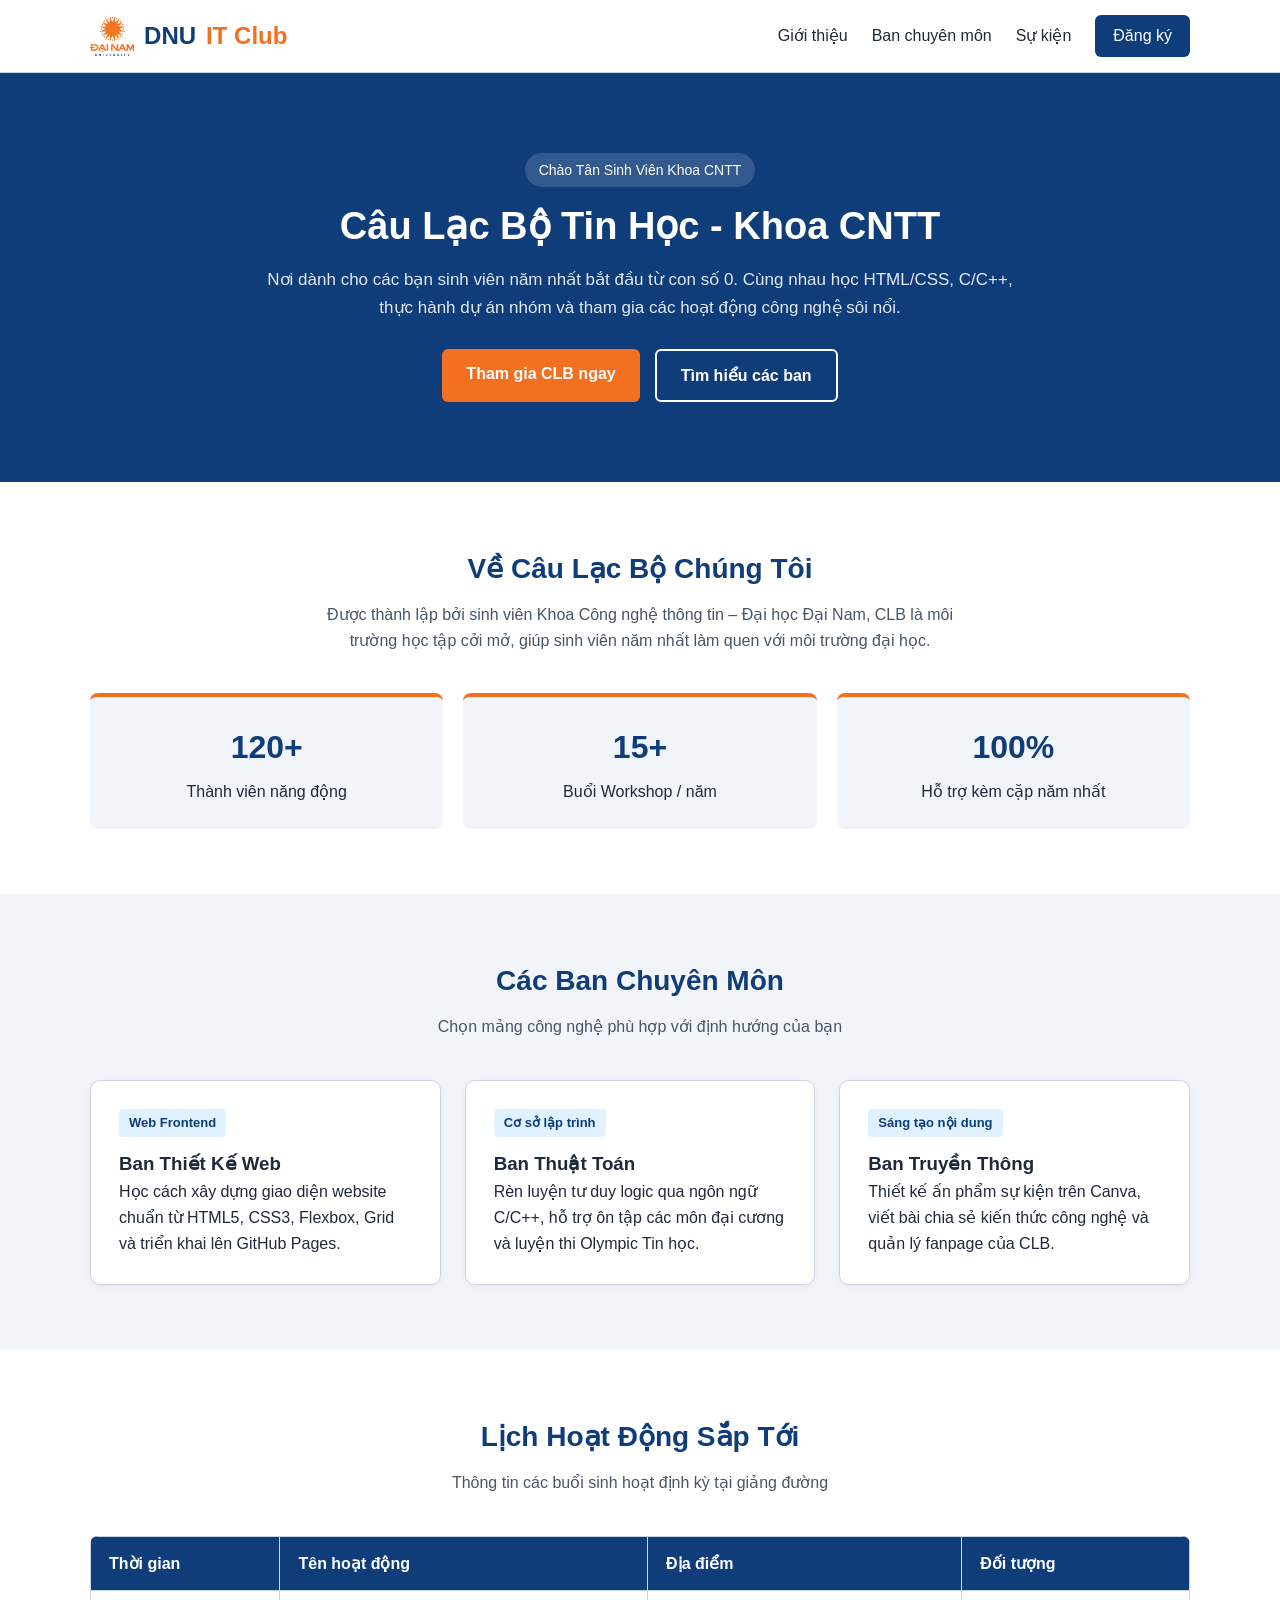
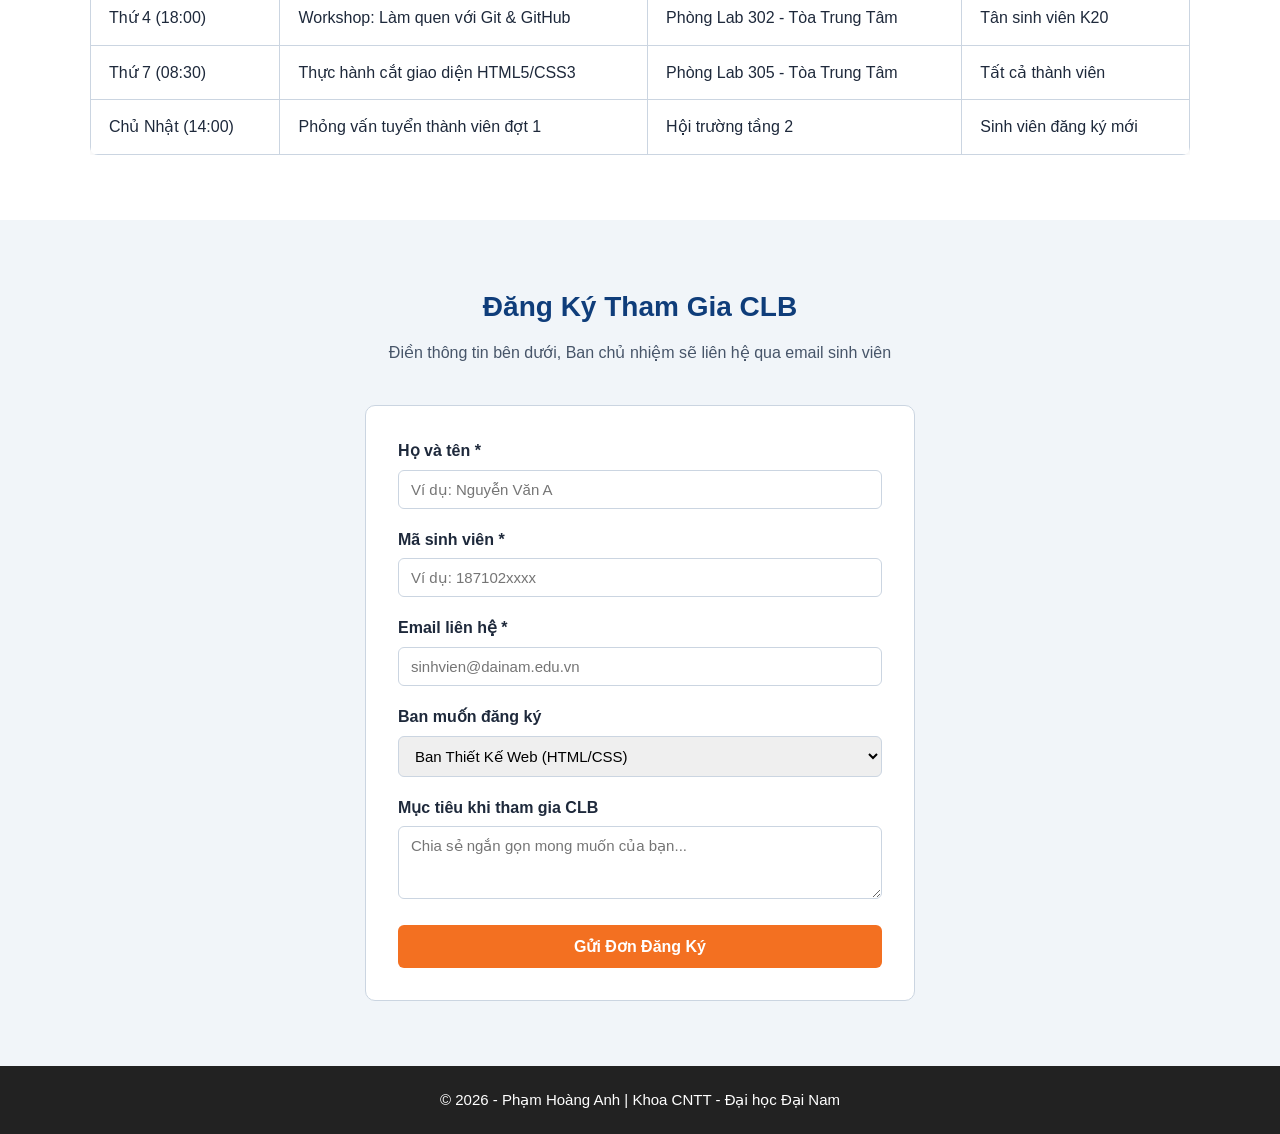
==== index.html @ 20ddfdd1 "Lần 1" ====
<!doctype html>
<html lang="vi">
  <head>
    <meta charset="UTF-8" />
    <meta name="viewport" content="width=device-width, initial-scale=1.0" />
    <title>Câu Lạc Bộ IT - Đại học Đại Nam</title>
    <link rel="stylesheet" href="css/style.css" />
  </head>
  <body>
    <!-- 1. Header và thanh điều hướng -->
    <header class="header">
      <div class="container header-content">
        <a href="#" class="logo">
          <img
            src="assets/logo-DNU.png.png"
            alt="Logo Đại học Đại Nam"
            class="logo-img"
          />
          DNU <span>IT Club</span>
        </a>
        <nav class="navbar">
          <a href="#gioi-thieu">Giới thiệu</a>
          <a href="#ban-chuyen-mon">Ban chuyên môn</a>
          <a href="#su-kien">Sự kiện</a>
          <a href="#dang-ky" class="btn-nav">Đăng ký</a>
        </nav>
      </div>
    </header>

    <!-- 2. Phần đầu trang -->
    <section class="banner">
      <div class="container banner-content">
        <span class="badge">Chào Tân Sinh Viên Khoa CNTT</span>
        <h1>Câu Lạc Bộ Tin Học - Khoa CNTT</h1>
        <p>
          Nơi dành cho các bạn sinh viên năm nhất bắt đầu từ con số 0. Cùng nhau
          học HTML/CSS, C/C++, thực hành dự án nhóm và tham gia các hoạt động
          công nghệ sôi nổi.
        </p>
        <div class="banner-buttons">
          <a href="#dang-ky" class="btn btn-primary">Tham gia CLB ngay</a>
          <a href="#ban-chuyen-mon" class="btn btn-outline">Tìm hiểu các ban</a>
        </div>
      </div>
    </section>

    <!-- 3. Phần giới thiệu -->
    <section id="gioi-thieu" class="section">
      <div class="container">
        <h2 class="section-title">Về Câu Lạc Bộ Chúng Tôi</h2>
        <p class="section-desc">
          Được thành lập bởi sinh viên Khoa Công nghệ thông tin – Đại học Đại
          Nam, CLB là môi trường học tập cởi mở, giúp sinh viên năm nhất làm
          quen với môi trường đại học.
        </p>

        <div class="thong-ke">
          <div class="thong-ke-card">
            <h3>120+</h3>
            <p>Thành viên năng động</p>
          </div>
          <div class="thong-ke-card">
            <h3>15+</h3>
            <p>Buổi Workshop / năm</p>
          </div>
          <div class="thong-ke-card">
            <h3>100%</h3>
            <p>Hỗ trợ kèm cặp năm nhất</p>
          </div>
        </div>
      </div>
    </section>

    <!-- 4. Các ban chuyên môn -->
    <section id="ban-chuyen-mon" class="section bg-light">
      <div class="container">
        <h2 class="section-title">Các Ban Chuyên Môn</h2>
        <p class="section-desc">
          Chọn mảng công nghệ phù hợp với định hướng của bạn
        </p>

        <div class="cac-ban">
          <article class="cac-ban-card">
            <div class="the-tag">Web Frontend</div>
            <h3>Ban Thiết Kế Web</h3>
            <p>
              Học cách xây dựng giao diện website chuẩn từ HTML5, CSS3, Flexbox,
              Grid và triển khai lên GitHub Pages.
            </p>
          </article>

          <article class="cac-ban-card">
            <div class="the-tag">Cơ sở lập trình</div>
            <h3>Ban Thuật Toán</h3>
            <p>
              Rèn luyện tư duy logic qua ngôn ngữ C/C++, hỗ trợ ôn tập các môn
              đại cương và luyện thi Olympic Tin học.
            </p>
          </article>

          <article class="cac-ban-card">
            <div class="the-tag">Sáng tạo nội dung</div>
            <h3>Ban Truyền Thông</h3>
            <p>
              Thiết kế ấn phẩm sự kiện trên Canva, viết bài chia sẻ kiến thức
              công nghệ và quản lý fanpage của CLB.
            </p>
          </article>
        </div>
      </div>
    </section>

    <!-- 5. Lịch hoạt động -->
    <section id="su-kien" class="section">
      <div class="container">
        <h2 class="section-title">Lịch Hoạt Động Sắp Tới</h2>
        <p class="section-desc">
          Thông tin các buổi sinh hoạt định kỳ tại giảng đường
        </p>

        <div class="table-wrapper">
          <table class="event-table">
            <thead>
              <tr>
                <th>Thời gian</th>
                <th>Tên hoạt động</th>
                <th>Địa điểm</th>
                <th>Đối tượng</th>
              </tr>
            </thead>
            <tbody>
              <tr>
                <td>Thứ 4 (18:00)</td>
                <td>Workshop: Làm quen với Git & GitHub</td>
                <td>Phòng Lab 302 - Tòa Trung Tâm</td>
                <td>Tân sinh viên K20</td>
              </tr>
              <tr>
                <td>Thứ 7 (08:30)</td>
                <td>Thực hành cắt giao diện HTML5/CSS3</td>
                <td>Phòng Lab 305 - Tòa Trung Tâm</td>
                <td>Tất cả thành viên</td>
              </tr>
              <tr>
                <td>Chủ Nhật (14:00)</td>
                <td>Phỏng vấn tuyển thành viên đợt 1</td>
                <td>Hội trường tầng 2</td>
                <td>Sinh viên đăng ký mới</td>
              </tr>
            </tbody>
          </table>
        </div>
      </div>
    </section>

    <!-- 6. Form đăng ký -->
    <section id="dang-ky" class="section bg-light">
      <div class="container">
        <h2 class="section-title">Đăng Ký Tham Gia CLB</h2>
        <p class="section-desc">
          Điền thông tin bên dưới, Ban chủ nhiệm sẽ liên hệ qua email sinh viên
        </p>

        <form class="register-form" action="#" method="get">
          <div class="form-group">
            <label for="fullname">Họ và tên *</label>
            <input
              type="text"
              id="fullname"
              name="fullname"
              placeholder="Ví dụ: Nguyễn Văn A"
              required
            />
          </div>

          <div class="form-group">
            <label for="student-id">Mã sinh viên *</label>
            <input
              type="text"
              id="student-id"
              name="student-id"
              placeholder="Ví dụ: 187102xxxx"
              required
            />
          </div>

          <div class="form-group">
            <label for="email">Email liên hệ *</label>
            <input
              type="email"
              id="email"
              name="email"
              placeholder="sinhvien@dainam.edu.vn"
              required
            />
          </div>

          <div class="form-group">
            <label for="department">Ban muốn đăng ký</label>
            <select id="department" name="department">
              <option value="web">Ban Thiết Kế Web (HTML/CSS)</option>
              <option value="algo">Ban Thuật Toán (C/C++)</option>
              <option value="media">Ban Truyền Thông & Thiết kế</option>
            </select>
          </div>

          <div class="form-group">
            <label for="reason">Mục tiêu khi tham gia CLB</label>
            <textarea
              id="reason"
              name="reason"
              rows="3"
              placeholder="Chia sẻ ngắn gọn mong muốn của bạn..."
            ></textarea>
          </div>

          <button type="submit" class="nut-gui">Gửi Đơn Đăng Ký</button>
        </form>
      </div>
    </section>

    <!-- 7. Chân trang -->
    <footer class="footer">
      <div class="container">
        <p>© 2026 - Phạm Hoàng Anh | Khoa CNTT - Đại học Đại Nam</p>
      </div>
    </footer>
  </body>
</html>
---- css/style.css ----
/*1. Màu giao diện */
:root {
  --primary-color: #0f3d7a;
  --accent-color: #f37021;
  --text-dark: #1e293b;
  --text-gray: #475569;
  --bg-white: #ffffff;
  --bg-light: #f1f5f9;
  --border-color: #cbd5e1;
}

* {
  margin: 0;
  padding: 0;
  box-sizing: border-box;
}

html {
  scroll-behavior: smooth;
}

body {
  font-family: "Segoe UI", Tahoma, Geneva, Verdana, sans-serif;
  line-height: 1.6;
  color: var(--text-dark);
  background-color: var(--bg-white);
}

.container {
  width: 90%;
  max-width: 1100px;
  margin: 0 auto;
}

/*2. Header và thanh điều hướng */
.header {
  background-color: var(--bg-white);
  border-bottom: 1px solid var(--border-color);
  position: sticky;
  top: 0;
  z-index: 100;
}

.header-content {
  display: flex;
  align-items: center;
  justify-content: space-between;
  align-items: center;
  padding: 15px 0;
}

.logo {
  display: flex;
  align-items: center;
  gap: 10px; /* Khoảng cách giữa logo và chữ */
  font-size: 24px;
  font-weight: bold;
  color: #0f3d7a;
  text-decoration: none;
}

.logo-img {
  height: 40px;
  width: auto;
}

.logo span {
  color: #f37021;
}

.navbar {
  display: flex;
  align-items: center;
  gap: 24px;
}

.navbar a {
  text-decoration: none;
  color: var(--text-dark);
  font-weight: 500;
  transition: color 0.3s ease;
}

.navbar a:hover {
  color: var(--accent-color);
}

.navbar .btn-nav {
  background-color: var(--primary-color);
  color: #fff;
  padding: 8px 18px;
  border-radius: 6px;
  transition: background-color 0.3s ease;
}

.navbar .btn-nav:hover {
  background-color: var(--accent-color);
  color: #fff;
}

/*3. Banner */
.banner {
  background: #0f3d7a;
  color: #ffffff;
  padding: 80px 0;
  text-align: center;
}

.banner-content {
  max-width: 750px;
}

.badge {
  display: inline-block;
  background-color: rgba(255, 255, 255, 0.15);
  padding: 6px 14px;
  border-radius: 20px;
  font-size: 14px;
  margin-bottom: 16px;
}

.banner h1 {
  font-size: 38px;
  margin-bottom: 16px;
  line-height: 1.25;
}

.banner p {
  font-size: 17px;
  color: #e2e8f0;
  margin-bottom: 28px;
}

.banner-buttons {
  display: flex;
  justify-content: center;
  gap: 15px;
  flex-wrap: wrap;
}

/* Nút bấm dùng chung */
.btn {
  display: inline-block;
  padding: 12px 24px;
  border-radius: 6px;
  font-weight: 600;
  text-decoration: none;
  cursor: pointer;
  border: none;
  font-size: 16px;
  transition:
    transform 0.2s ease,
    background-color 0.3s ease;
}

.btn:hover {
  transform: translateY(-2px);
}

.btn-primary {
  background-color: var(--accent-color);
  color: #ffffff;
}

.btn-primary:hover {
  background-color: #d95d14;
}

.btn-outline {
  background-color: transparent;
  border: 2px solid #ffffff;
  color: #ffffff;
}

.btn-outline:hover {
  background-color: #ffffff;
  color: var(--primary-color);
}

/*4. Section chung */
.section {
  padding: 65px 0;
}

.bg-light {
  background-color: var(--bg-light);
}

.section-title {
  text-align: center;
  font-size: 28px;
  color: var(--primary-color);
  margin-bottom: 10px;
}

.section-desc {
  text-align: center;
  color: var(--text-gray);
  max-width: 650px;
  margin: 0 auto 40px auto;
}

/*5. Thống kê */
.thong-ke {
  display: grid;
  grid-template-columns: repeat(3, 1fr);
  gap: 20px;
  text-align: center;
}

.thong-ke-card {
  background-color: var(--bg-light);
  padding: 25px;
  border-radius: 8px;
  border-top: 4px solid var(--accent-color);
}

.thong-ke-card h3 {
  font-size: 32px;
  color: var(--primary-color);
  margin-bottom: 5px;
}

/*6. Các ban chuyên môn */
.cac-ban {
  display: grid;
  grid-template-columns: repeat(3, 1fr);
  gap: 24px;
}

.cac-ban-card {
  background-color: var(--bg-white);
  padding: 28px;
  border-radius: 10px;
  border: 1px solid var(--border-color);
  box-shadow: 0 2px 6px rgba(0, 0, 0, 0.05);
  transition:
    transform 0.3s ease,
    box-shadow 0.3s ease,
    border-color 0.3s ease;
}

/*7. Hiệu ứng khi di chuột vào card */
.cac-ban-card:hover {
  transform: translateY(-6px);
  box-shadow: 0 10px 20px rgba(15, 61, 122, 0.12);
  border-color: var(--primary-color);
}

.the-tag {
  display: inline-block;
  background-color: #e0f2fe;
  color: var(--primary-color);
  font-size: 13px;
  font-weight: 600;
  padding: 4px 10px;
  border-radius: 4px;
  margin-bottom: 12px;
}

.card h3 {
  font-size: 20px;
  margin-bottom: 10px;
  color: var(--text-dark);
}

.card p {
  color: var(--text-gray);
  font-size: 15px;
}

/*8. Bảng lịch sự kiện */
.table-wrapper {
  overflow-x: auto; /* Cho phép cuộn ngang */
}

.event-table {
  width: 100%;
  border-collapse: collapse;
  background-color: var(--bg-white);
  border-radius: 8px;
  overflow: hidden;
  box-shadow: 0 2px 8px rgba(0, 0, 0, 0.06);
}

.event-table th,
.event-table td {
  padding: 14px 18px;
  text-align: left;
  border: 1px solid var(--border-color);
}

.event-table th {
  background-color: var(--primary-color);
  color: #ffffff;
}

.event-table tbody tr:hover {
  background-color: #f8fafc;
}

/*9. Form đăng ký */
.register-form {
  max-width: 550px;
  margin: 0 auto;
  background-color: var(--bg-white);
  padding: 32px;
  border-radius: 10px;
  border: 1px solid var(--border-color);
}

.form-group {
  margin-bottom: 18px;
}

.form-group label {
  display: block;
  font-weight: 600;
  margin-bottom: 6px;
  color: var(--text-dark);
}

.form-group input,
.form-group select,
.form-group textarea {
  width: 100%;
  padding: 10px 12px;
  border: 1px solid var(--border-color);
  border-radius: 6px;
  font-size: 15px;
  font-family: inherit;
  transition: border-color 0.3s ease;
}

/* Hiệu ứng khi bấm vào ô nhập liệu */
.form-group input:focus,
.form-group select:focus,
.form-group textarea:focus {
  outline: none;
  border-color: var(--primary-color);
}

.nut-gui {
  width: 100%;
  background-color: #f37021;
  color: #ffffff;
  padding: 12px;
  border: none;
  border-radius: 6px;
  font-size: 16px;
  font-weight: bold;
  cursor: pointer;
  transition: 0.3s;
}

.nut-gui:hover {
  background-color: #d95d14;
}

/*10. Footer: chân trang */
.footer {
  background-color: #222222;
  color: #ffffff;
  text-align: center;
  padding: 22px 0;
  font-size: 15px;
}

/*11. Responsive */
@media (max-width: 768px) {
  .header-content {
    flex-direction: column;
    gap: 12px;
  }

  .navbar {
    flex-wrap: wrap;
    justify-content: center;
    gap: 14px;
  }

  .hero h1 {
    font-size: 28px;
  }

  .stats-grid,
  .cards-grid {
    grid-template-columns: 1fr; /* Chuyển từ 3 cột thành 1 cột dọc trên điện thoại */
  }
}
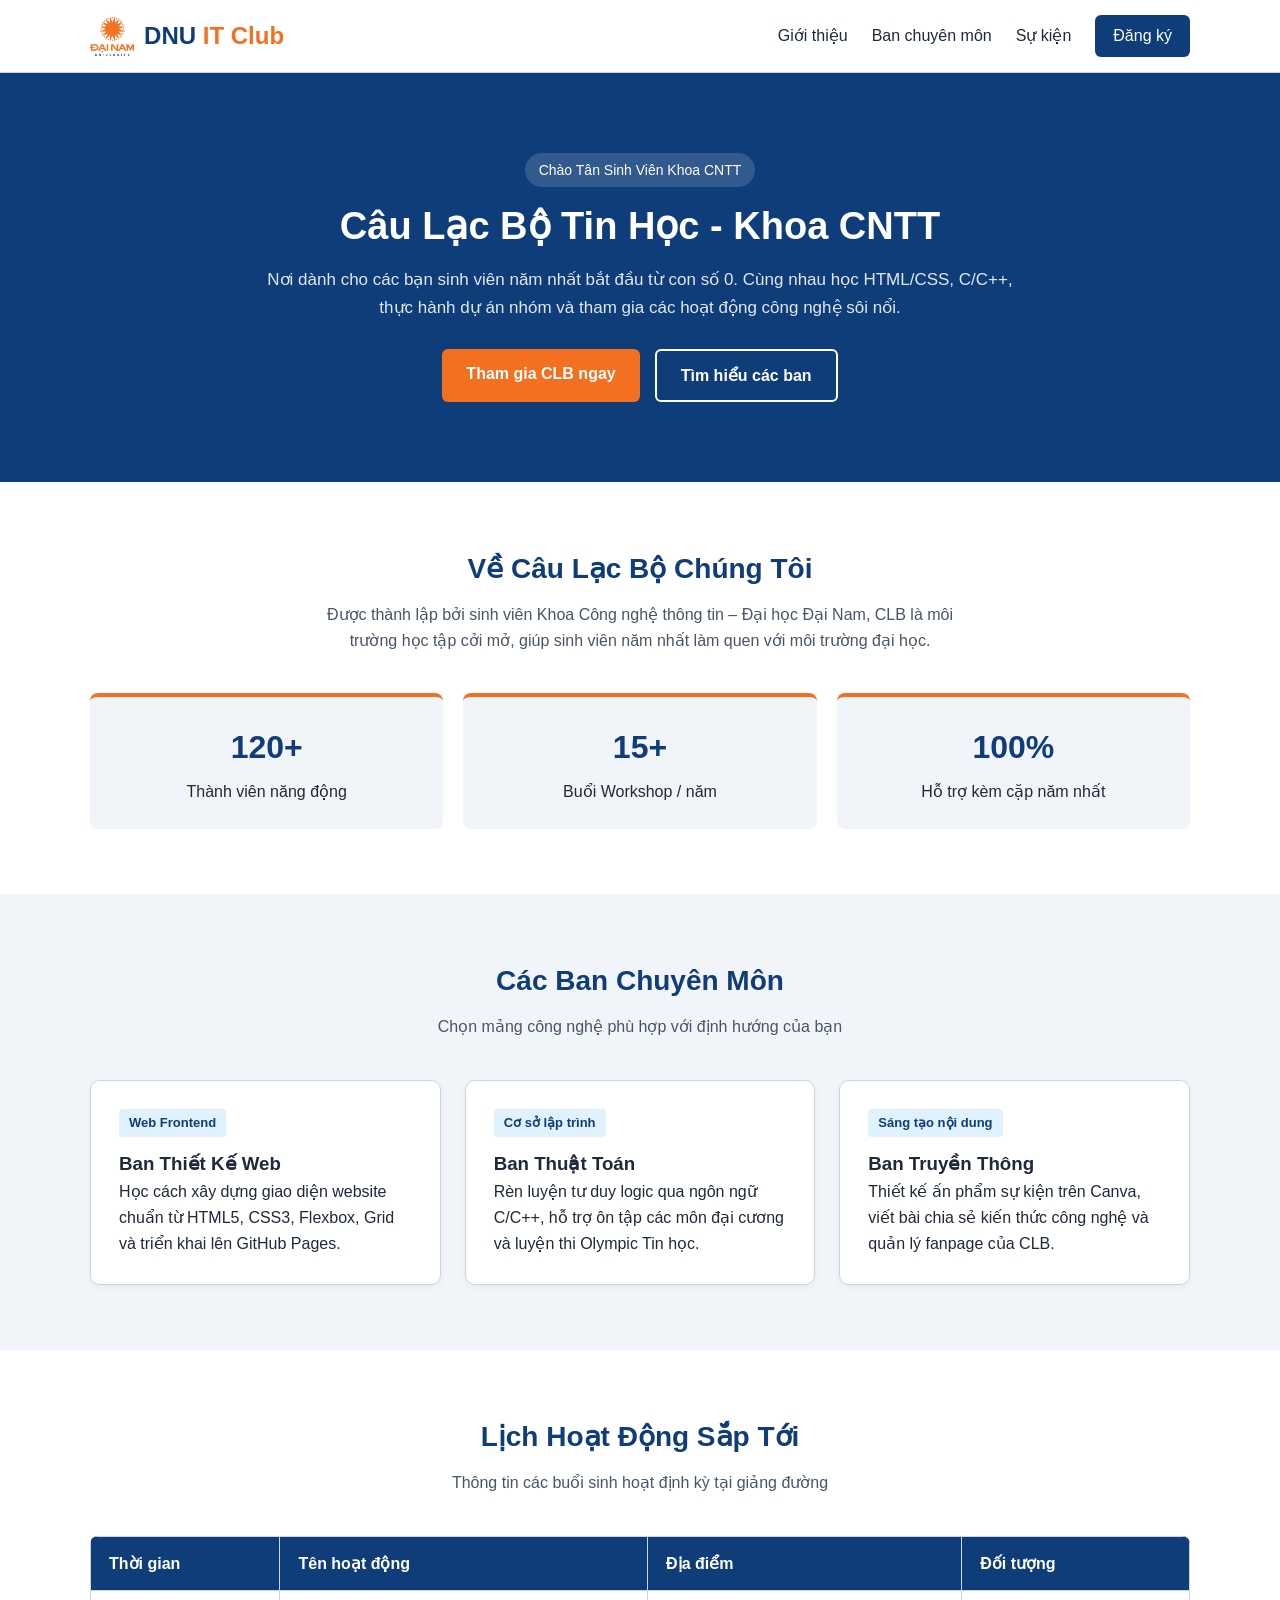
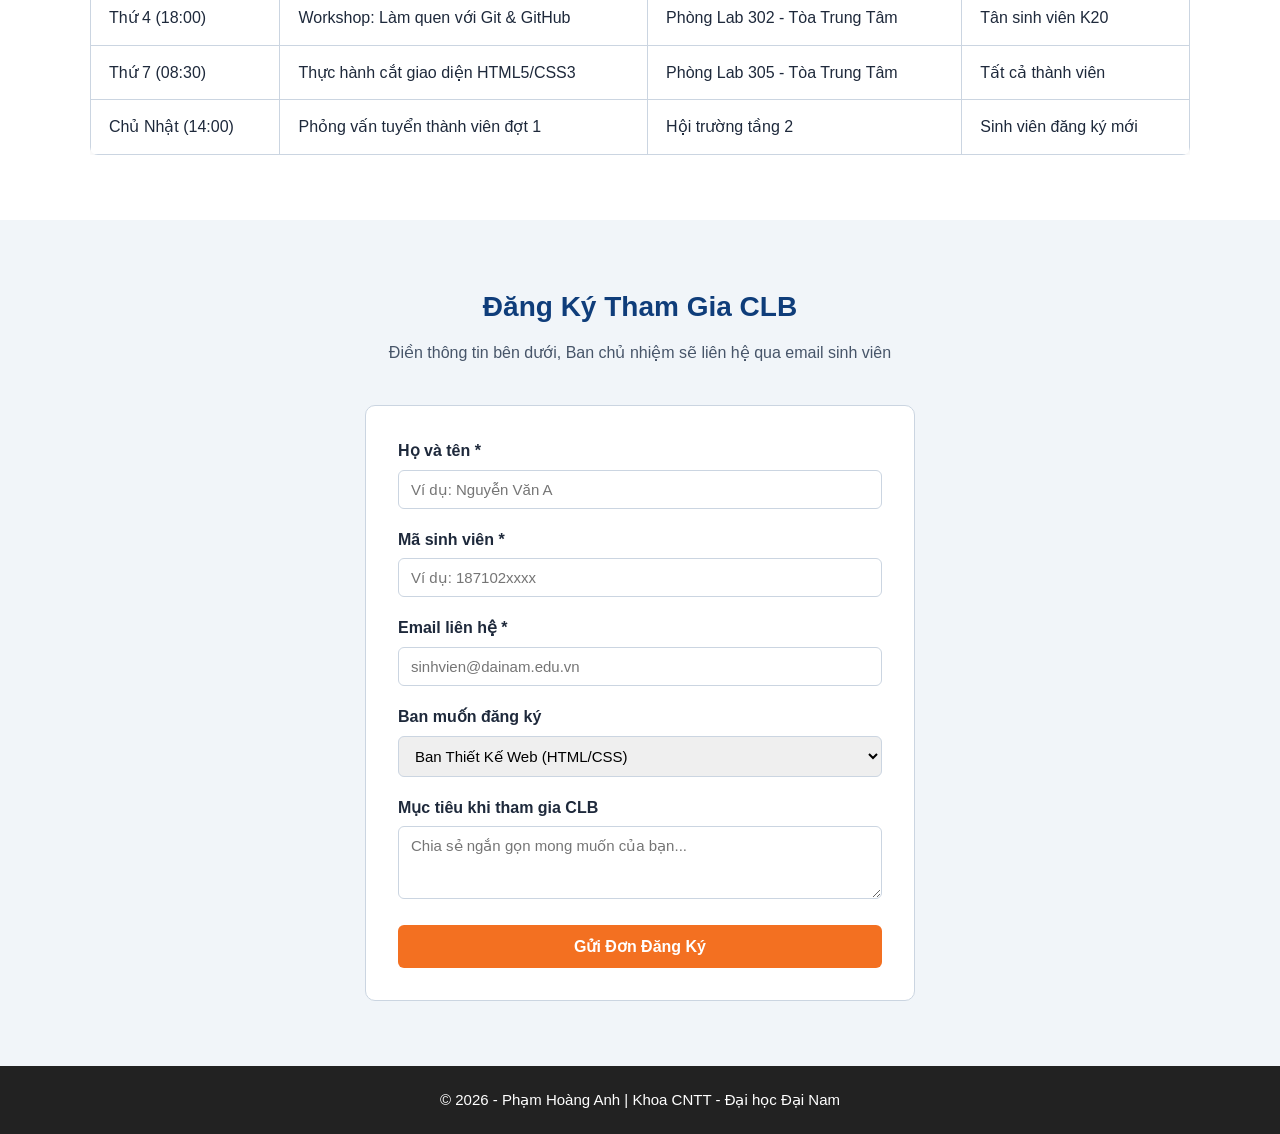
==== commit 69d62693: "thêm và sửa README.md và cam-on.html" ====
--- a/index.html
+++ b/index.html
@@ -16,7 +16,7 @@
             alt="Logo Đại học Đại Nam"
             class="logo-img"
           />
-          DNU <span>IT Club</span>
+          <div>DNU <span>IT Club</span></div>
         </a>
         <nav class="navbar">
           <a href="#gioi-thieu">Giới thiệu</a>
@@ -161,7 +161,7 @@
           Điền thông tin bên dưới, Ban chủ nhiệm sẽ liên hệ qua email sinh viên
         </p>
 
-        <form class="register-form" action="#" method="get">
+        <form class="register-form" action="cam-on.html" method="get">
           <div class="form-group">
             <label for="fullname">Họ và tên *</label>
             <input
--- a/css/style.css
+++ b/css/style.css
@@ -24,6 +24,7 @@
   line-height: 1.6;
   color: var(--text-dark);
   background-color: var(--bg-white);
+  overflow-x: hidden;
 }
 
 .container {
@@ -384,7 +385,7 @@
   }
 
   .stats-grid,
-  .cards-grid {
+  .cac-ban {
     grid-template-columns: 1fr; /* Chuyển từ 3 cột thành 1 cột dọc trên điện thoại */
   }
 }
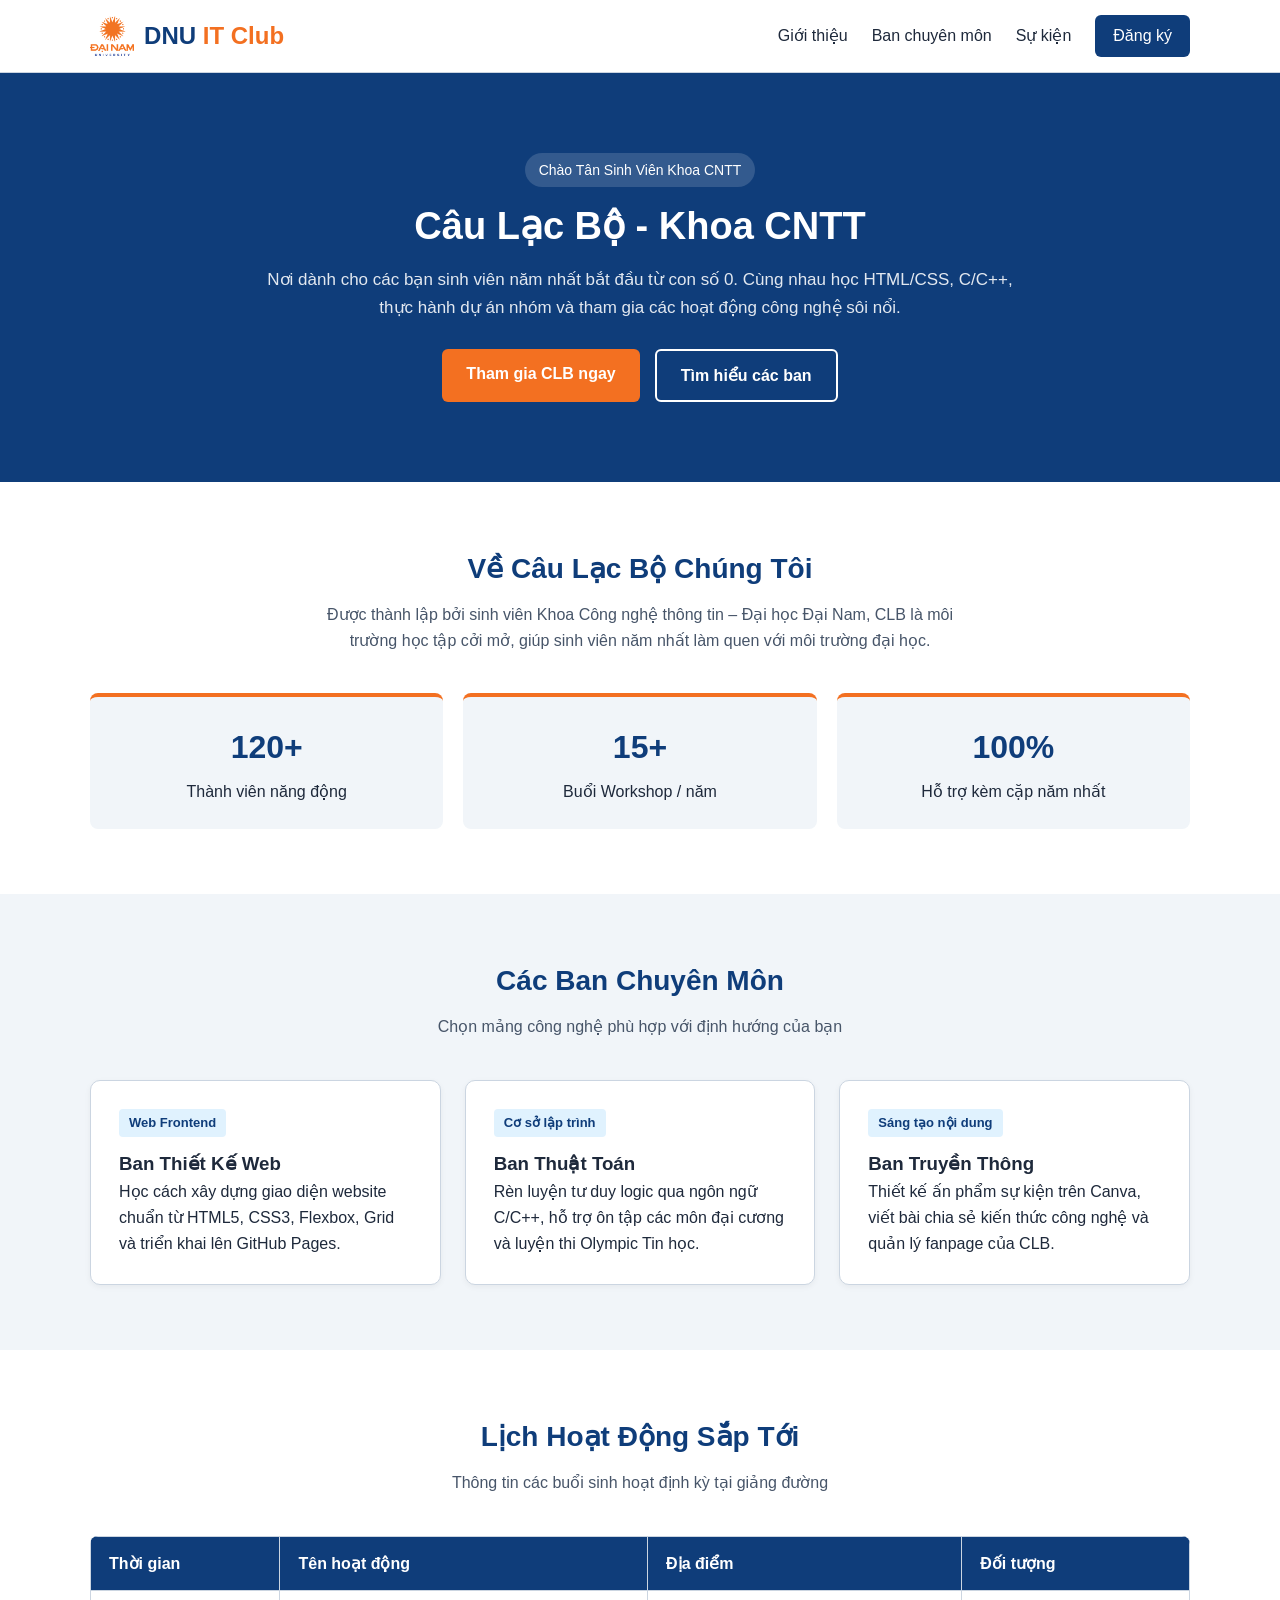
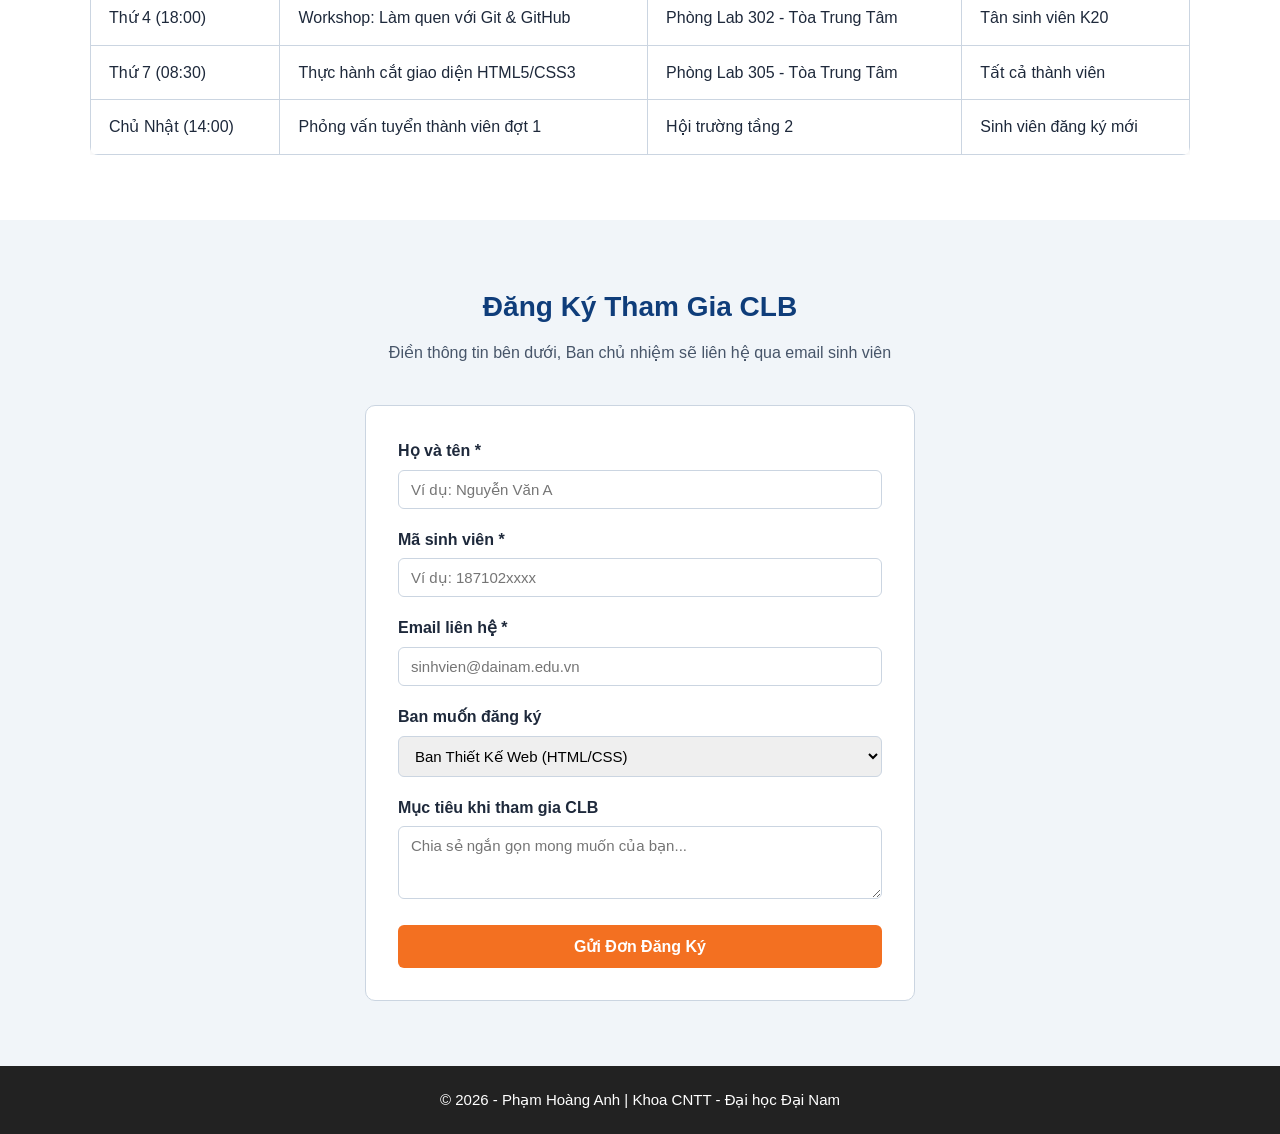
==== commit 964ea419: "sửa" ====
--- a/index.html
+++ b/index.html
@@ -31,7 +31,7 @@
     <section class="banner">
       <div class="container banner-content">
         <span class="badge">Chào Tân Sinh Viên Khoa CNTT</span>
-        <h1>Câu Lạc Bộ Tin Học - Khoa CNTT</h1>
+        <h1>Câu Lạc Bộ - Khoa CNTT</h1>
         <p>
           Nơi dành cho các bạn sinh viên năm nhất bắt đầu từ con số 0. Cùng nhau
           học HTML/CSS, C/C++, thực hành dự án nhóm và tham gia các hoạt động
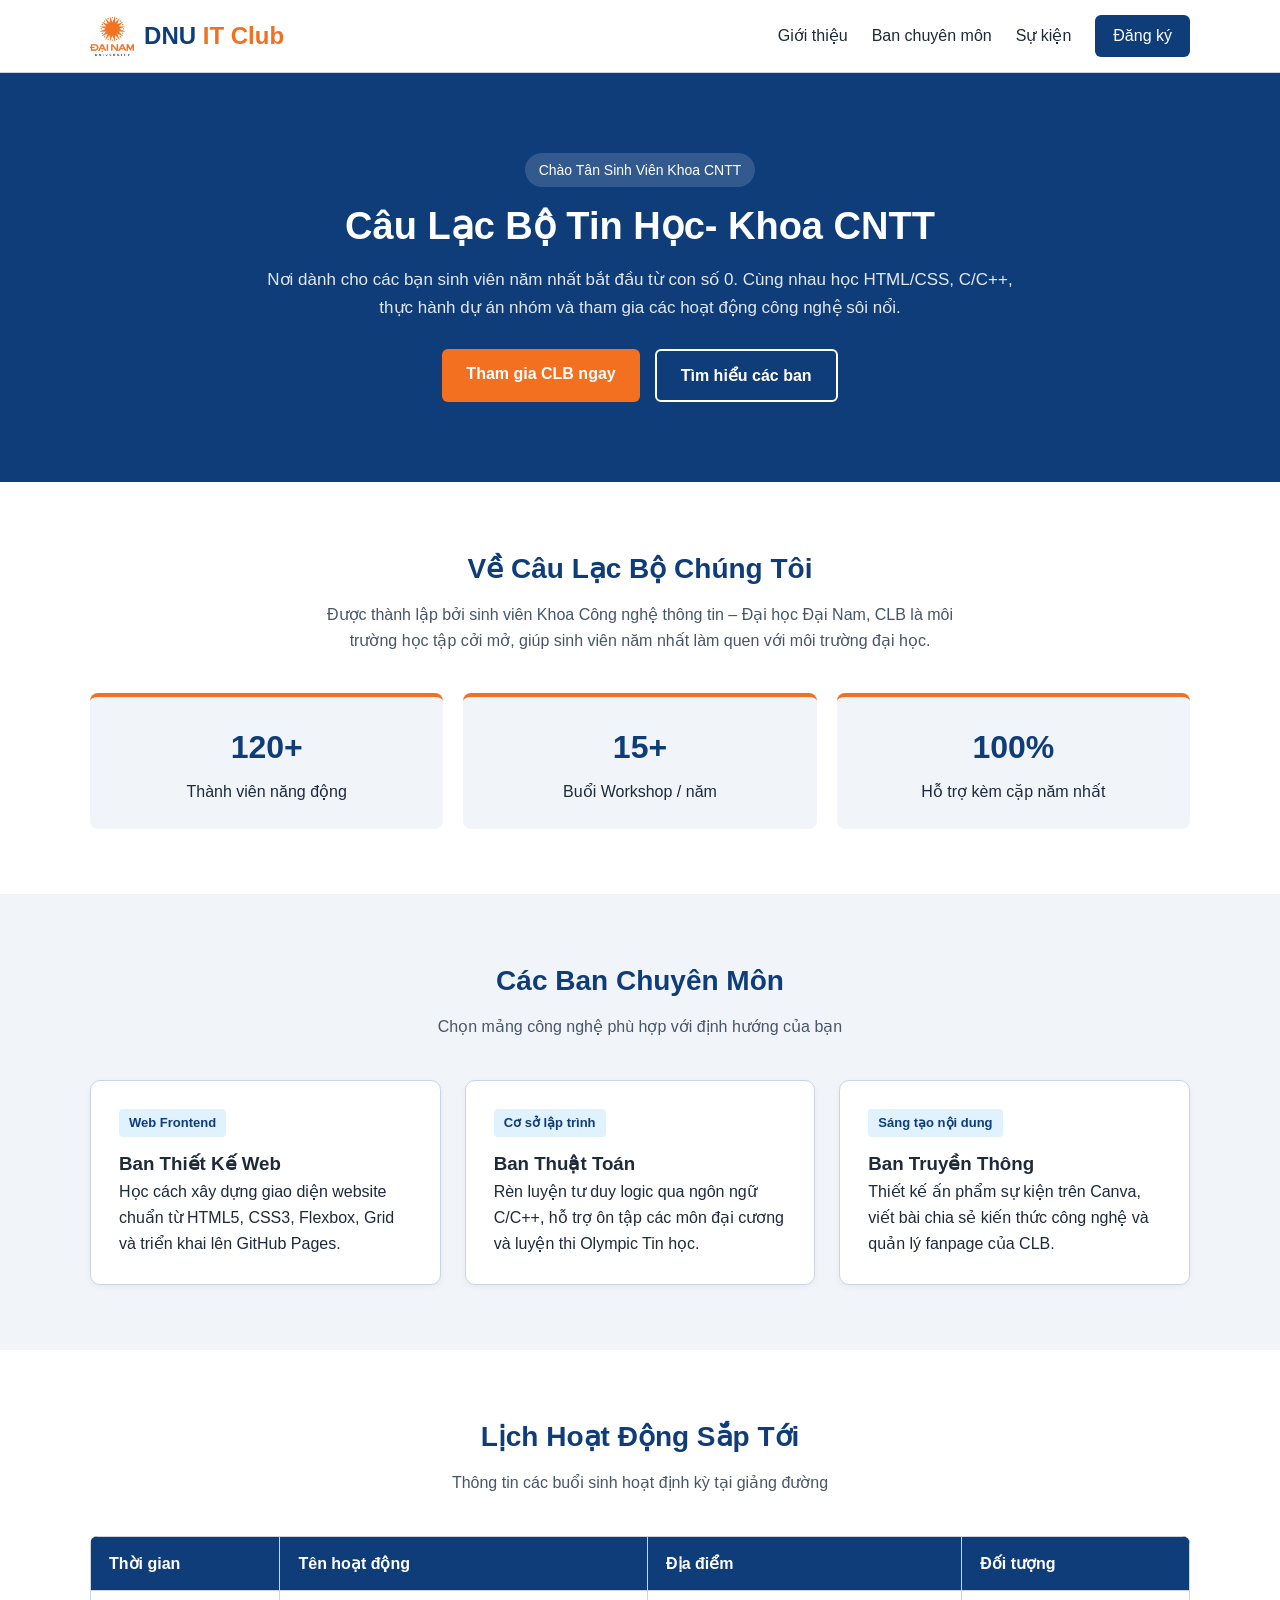
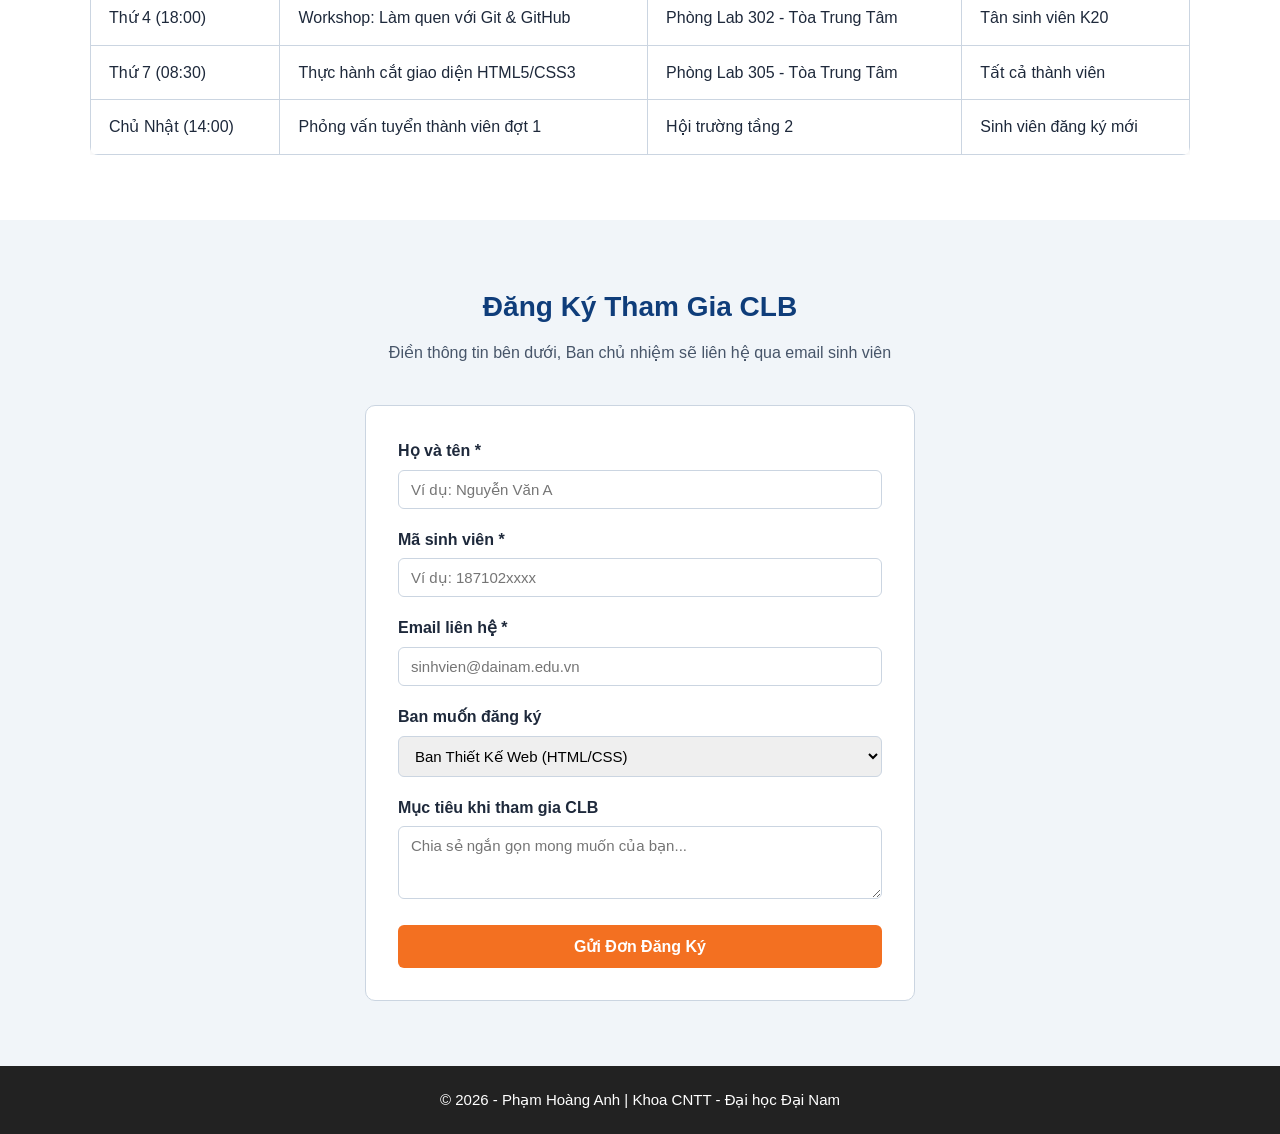
==== commit 7ac409a1: "sửa lần" ====
--- a/index.html
+++ b/index.html
@@ -31,7 +31,7 @@
     <section class="banner">
       <div class="container banner-content">
         <span class="badge">Chào Tân Sinh Viên Khoa CNTT</span>
-        <h1>Câu Lạc Bộ - Khoa CNTT</h1>
+        <h1>Câu Lạc Bộ Tin Học- Khoa CNTT</h1>
         <p>
           Nơi dành cho các bạn sinh viên năm nhất bắt đầu từ con số 0. Cùng nhau
           học HTML/CSS, C/C++, thực hành dự án nhóm và tham gia các hoạt động
